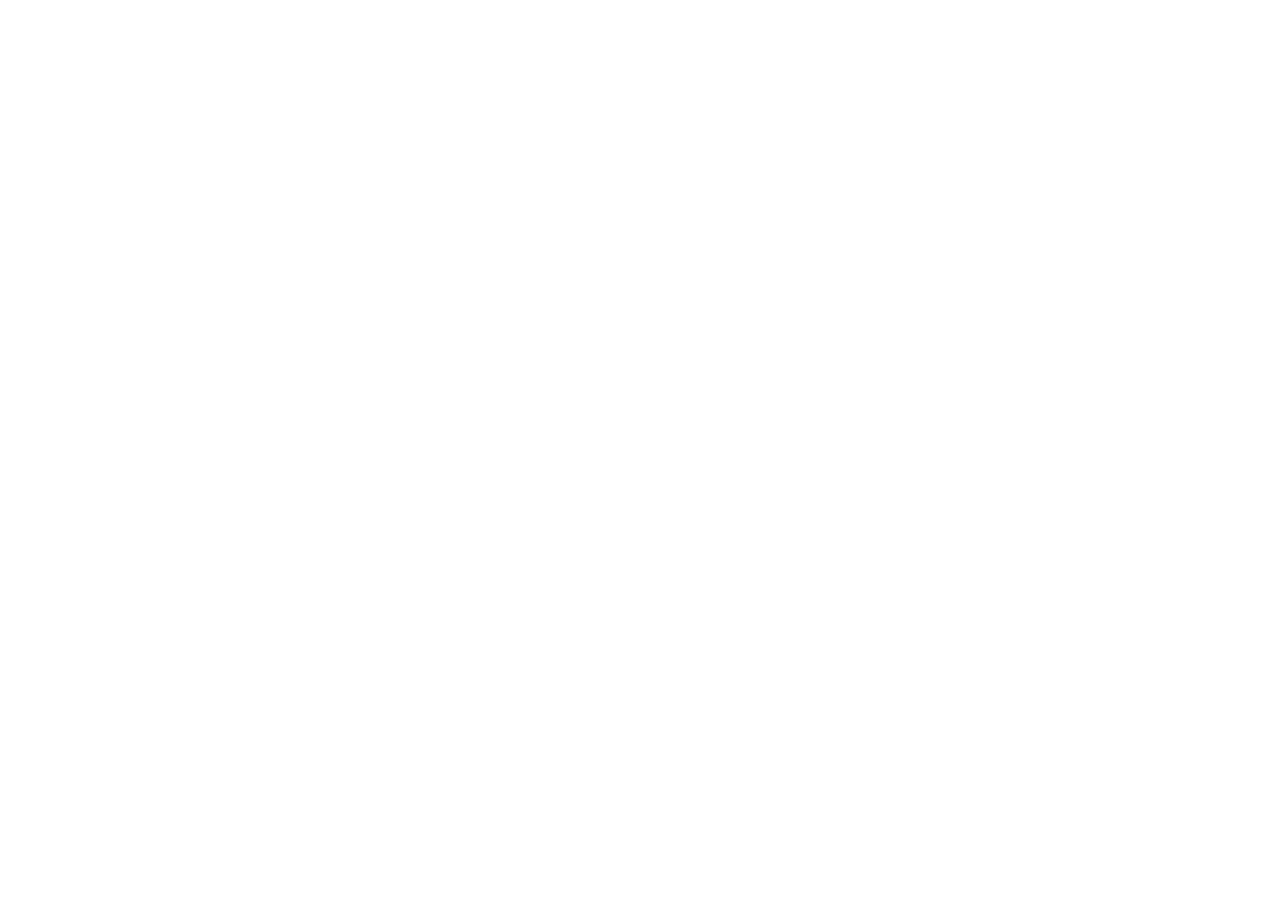
==== index.html @ 192f0caf "inital commit" ====
<!DOCTYPE html>
<html lang="en">
<head>
    <meta charset="UTF-8">
    <meta http-equiv="X-UA-Compatible" content="IE=edge">
    <meta name="viewport" content="width=device-width, initial-scale=1.0">
    <title>Document</title>
</head>
<body>
    
</body>
</html>
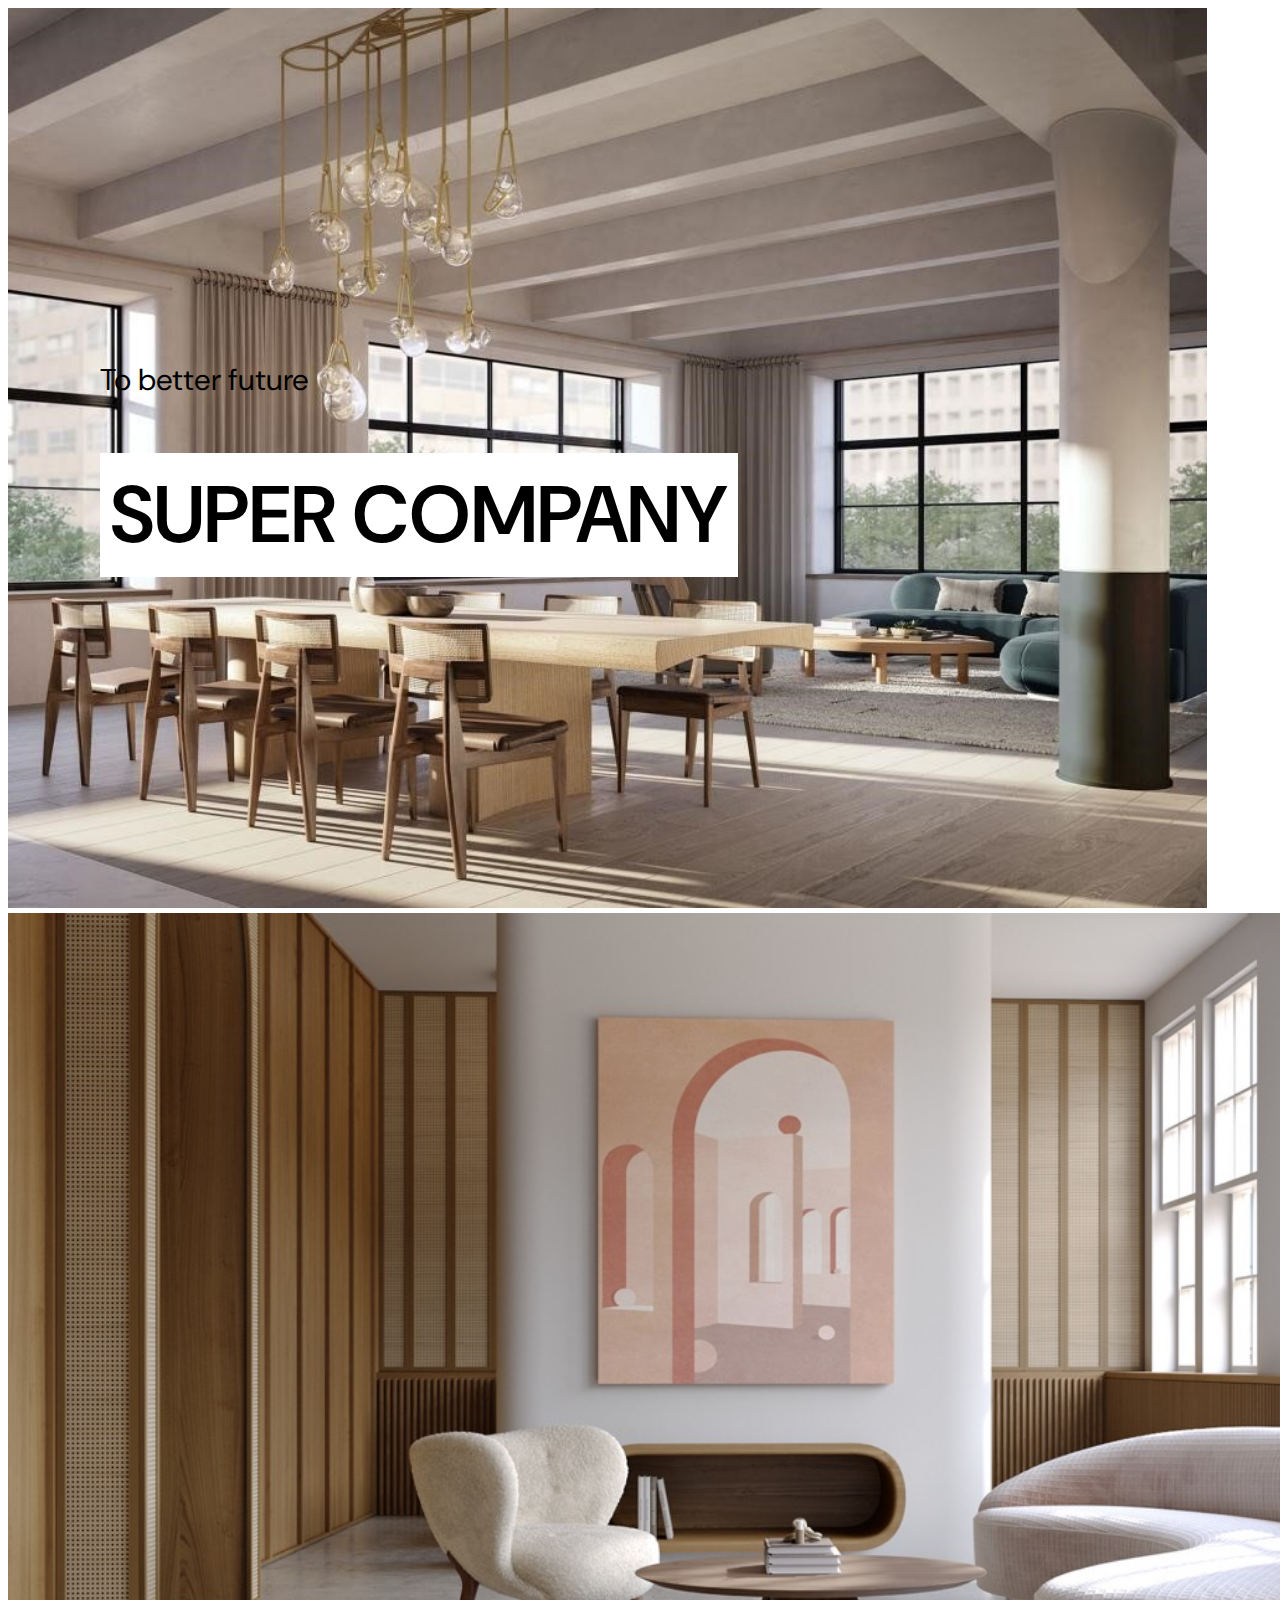
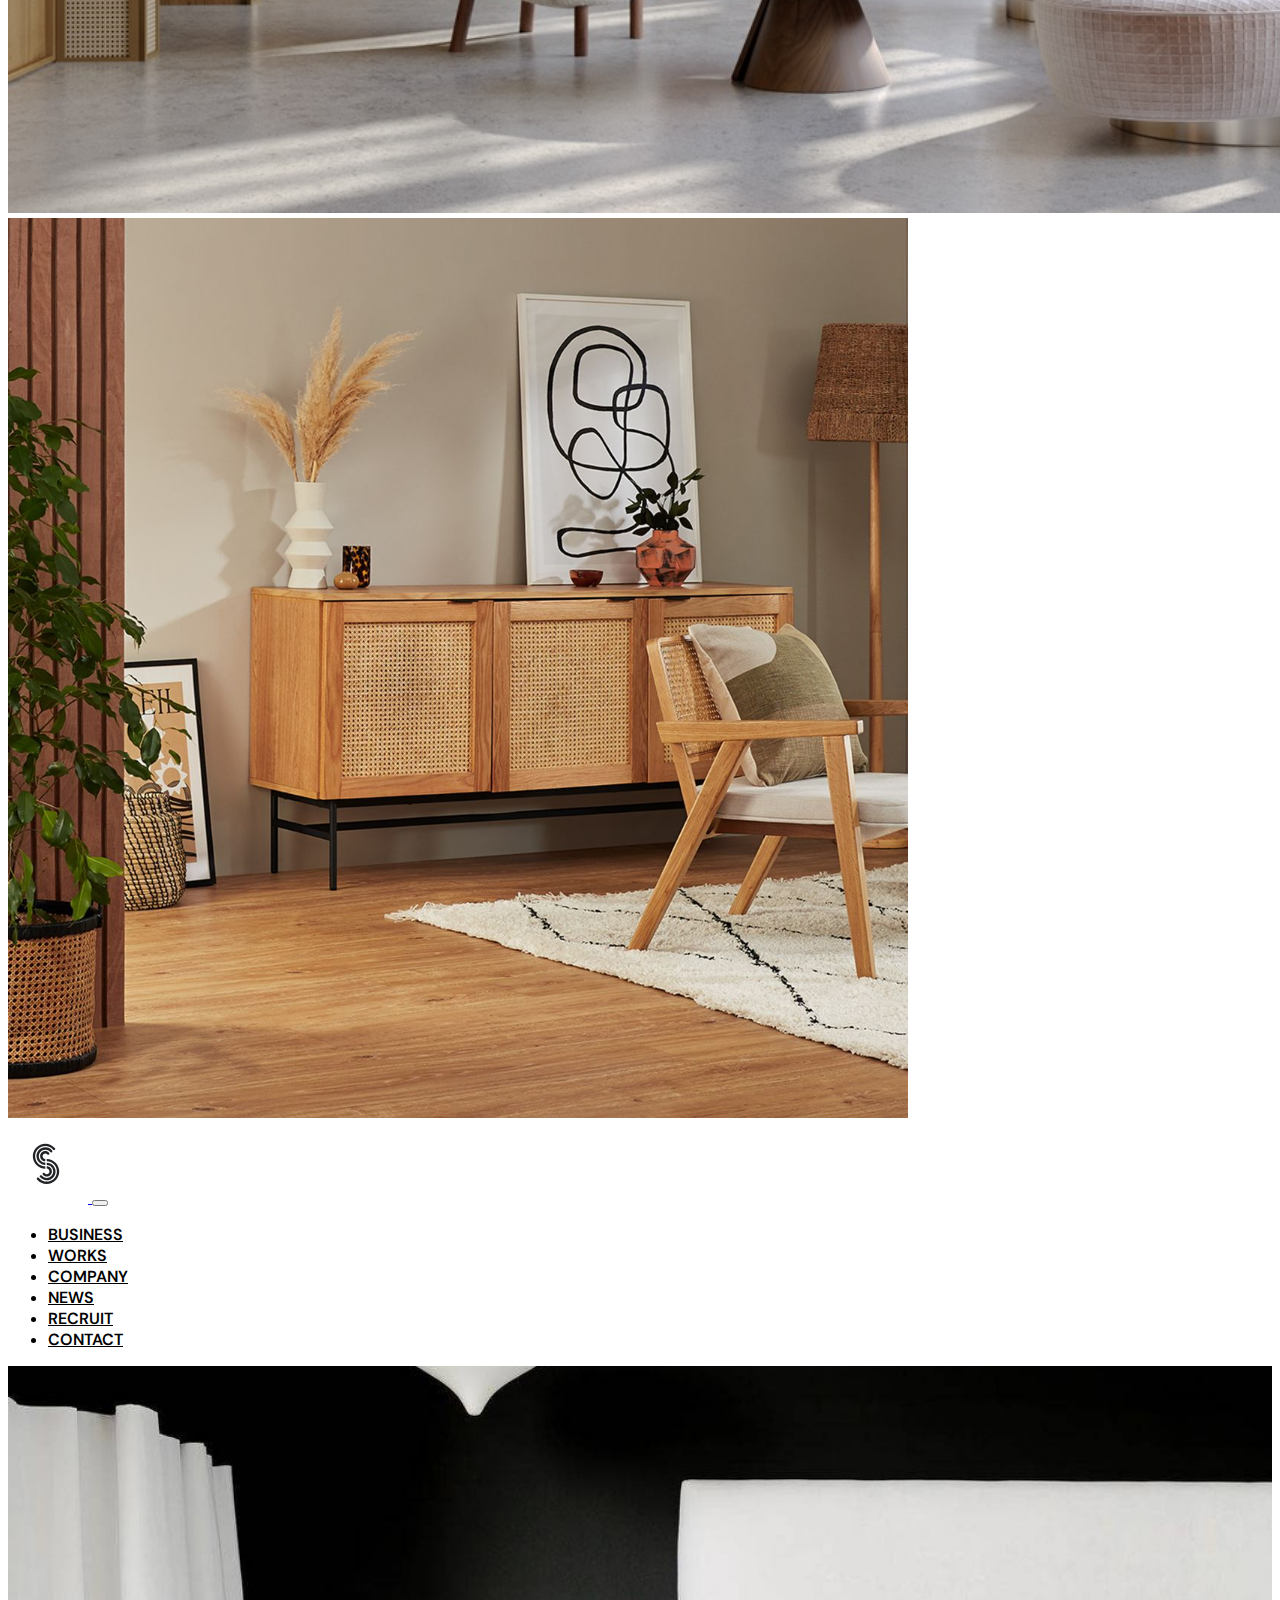
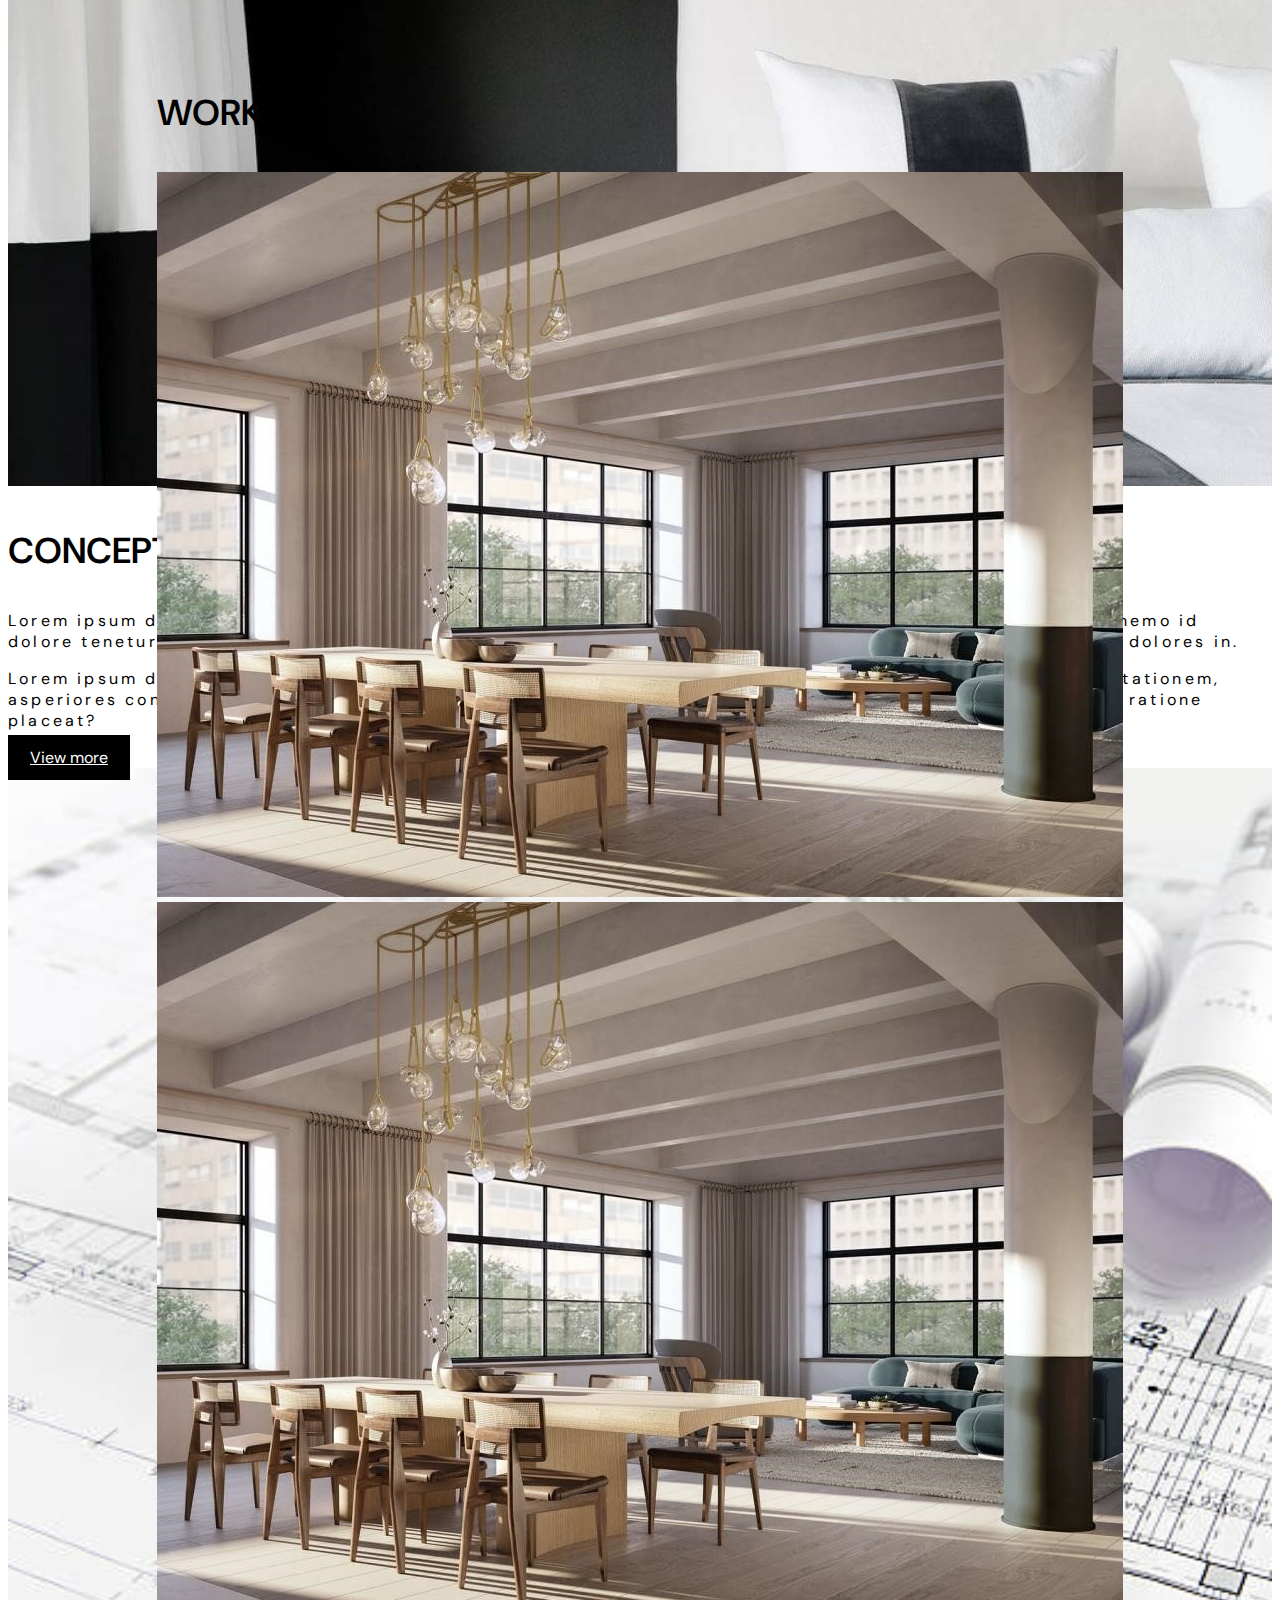
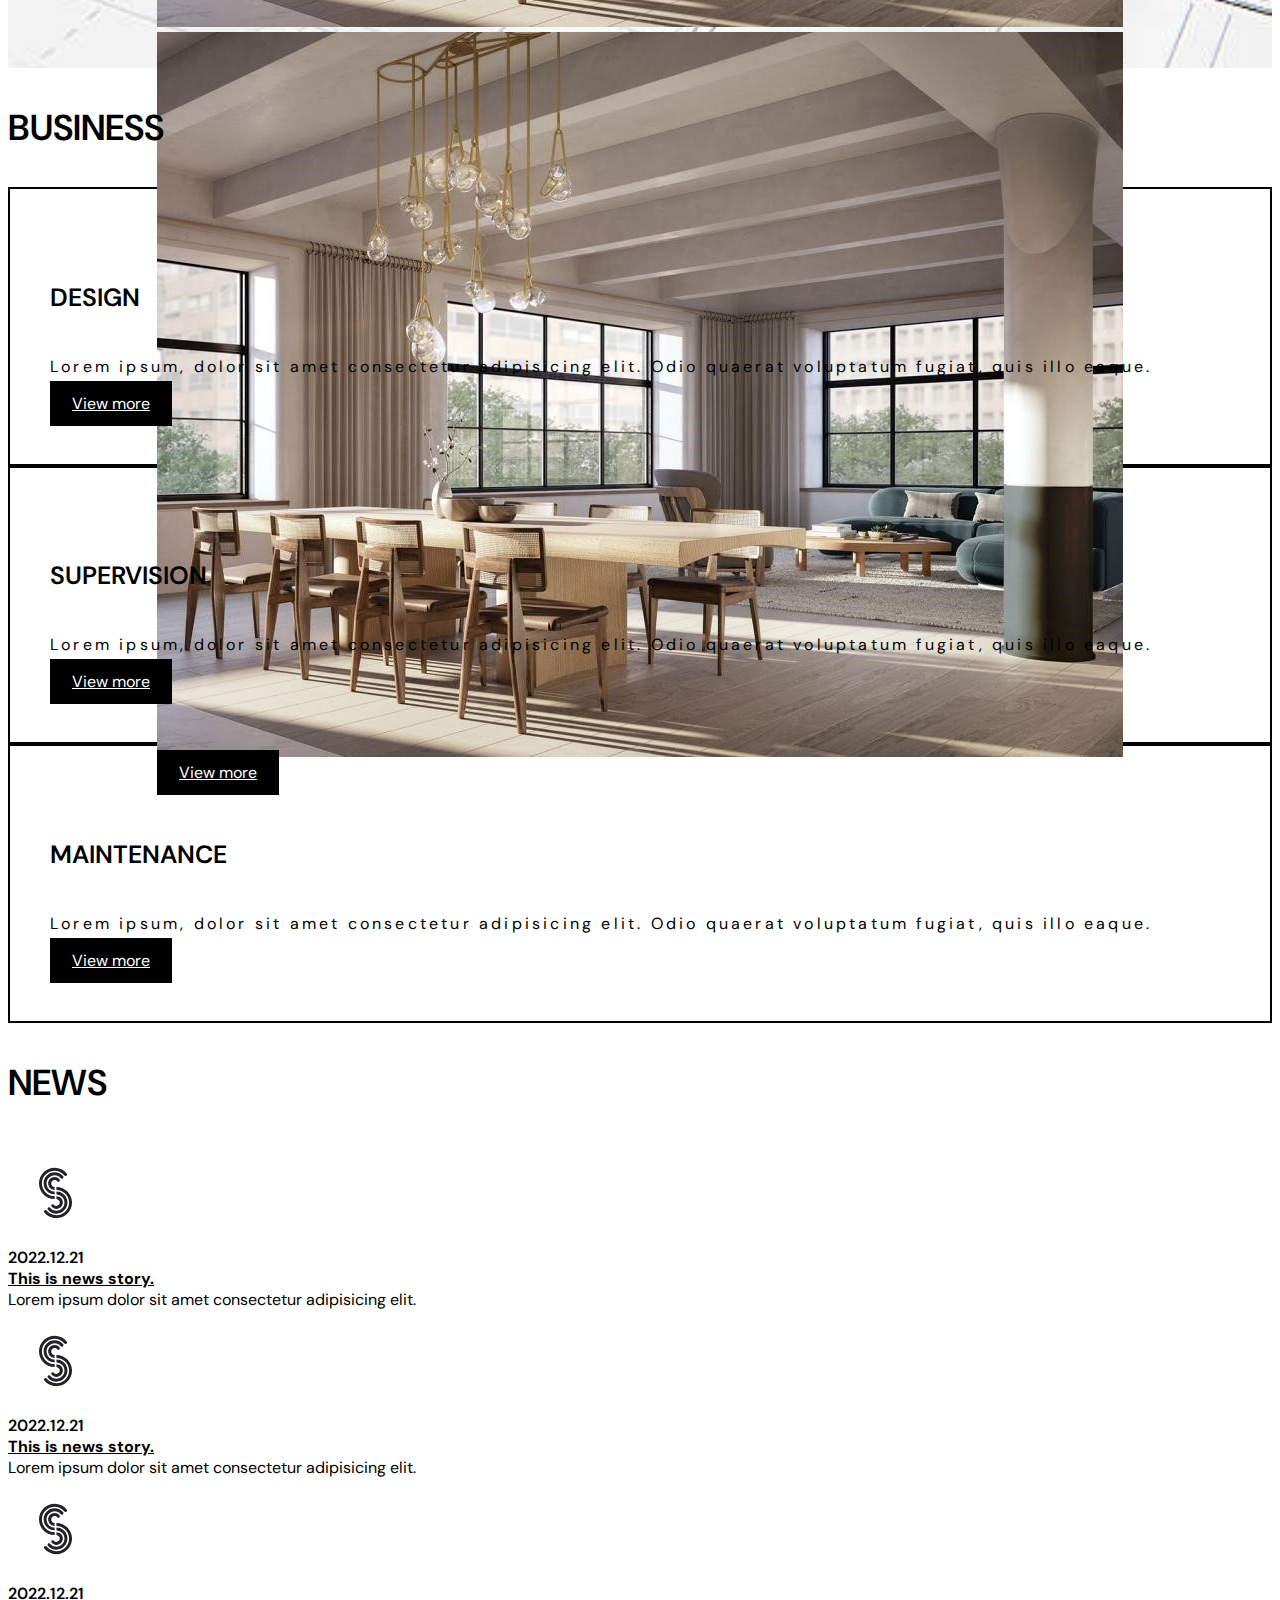
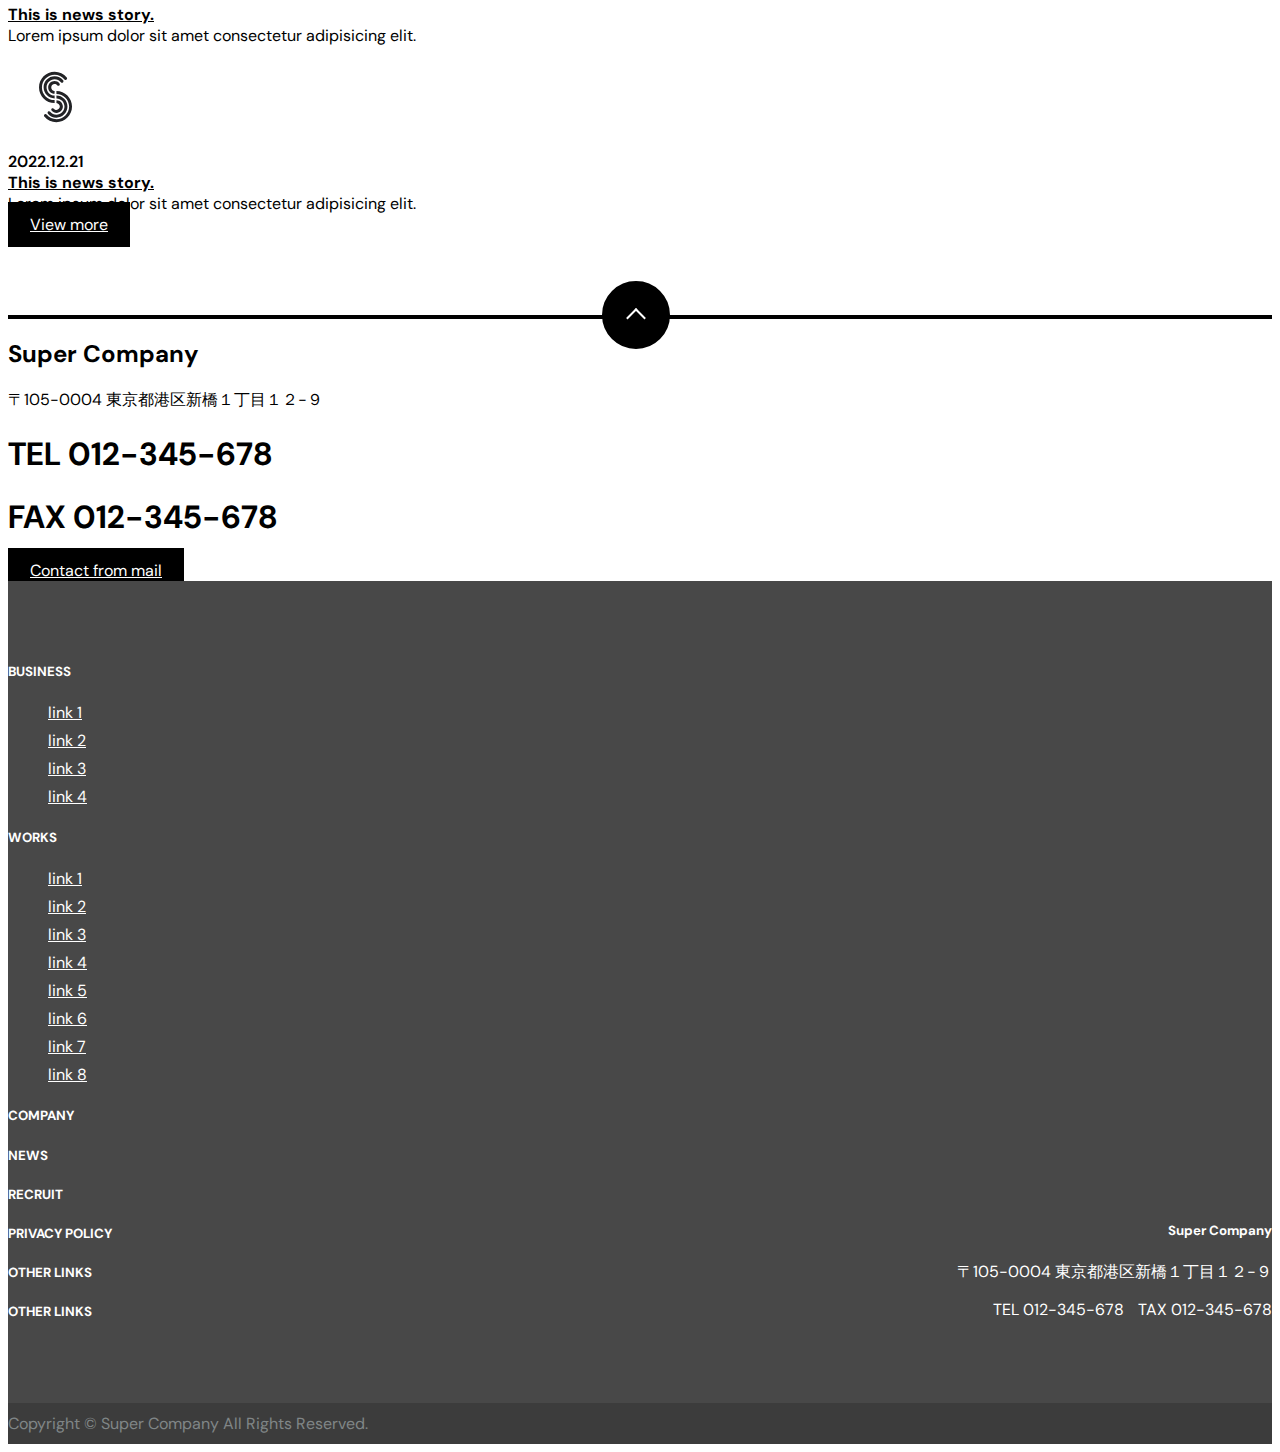
==== commit 7e50bad3: "created top page" ====
--- a/index.html
+++ b/index.html
@@ -1,12 +1,288 @@
 <!DOCTYPE html>
 <html lang="en">
+
 <head>
-    <meta charset="UTF-8">
-    <meta http-equiv="X-UA-Compatible" content="IE=edge">
-    <meta name="viewport" content="width=device-width, initial-scale=1.0">
-    <title>Document</title>
+  <meta charset="UTF-8">
+  <meta http-equiv="X-UA-Compatible" content="IE=edge">
+  <meta name="viewport" content="width=device-width, initial-scale=1.0">
+  <title>Super Company</title>
+
+  <link rel="preconnect" href="https://fonts.googleapis.com"><link rel="preconnect" href="https://fonts.gstatic.com" crossorigin><link href="https://fonts.googleapis.com/css2?family=DM+Sans&display=swap" rel="stylesheet">
+  <link href="https://cdn.jsdelivr.net/npm/bootstrap@5.0.2/dist/css/bootstrap.min.css" rel="stylesheet"
+    integrity="sha384-EVSTQN3/azprG1Anm3QDgpJLIm9Nao0Yz1ztcQTwFspd3yD65VohhpuuCOmLASjC" crossorigin="anonymous">
+  <link rel="stylesheet" href="css/main.css">
+  <link rel="stylesheet" href="css/index.css">
 </head>
+
 <body>
-    
+  <!-- banner section -->
+  <div class="container-modify d-flex justify-content-end">
+    <div class="text-over">
+      <span>To better future</span>
+      <h1>SUPER COMPANY</h1>
+    </div>
+    <div id="carouselExampleInterval" class="carousel slide" data-bs-ride="carousel">
+      <div class="carousel-inner">
+        <div class="carousel-item active" data-bs-interval="5000">
+          <img src="img/bg-1.jpg" class="d-block w-100" alt="Super Company">
+        </div>
+        <div class="carousel-item" data-bs-interval="5000">
+          <img src="img/bg-2.jpg" class="d-block w-100" alt="Super Company">
+        </div>
+        <div class="carousel-item" data-bs-interval="5000">
+          <img src="img/bg-3.jpg" class="d-block w-100" alt="Super Company">
+        </div>
+      </div>
+    </div>
+  </div>
+
+  <!-- nav -->
+  <nav id="navbar" class="navbar navbar-expand-md navbar-light bg-light">
+    <div class="container">
+      <a class="navbar-brand" href="#">
+        <img src="img/logo.svg" alt="Super Company">
+      </a>
+      <button class="navbar-toggler" type="button" data-bs-toggle="collapse" data-bs-target="#navbarTogglerDemo02" aria-controls="navbarTogglerDemo02" aria-expanded="false" aria-label="Toggle navigation">
+        <span class="navbar-toggler-icon"></span>
+      </button>
+      <div class="collapse navbar-collapse justify-content-end" id="navbarTogglerDemo02">
+        <ul class="navbar-nav mb-2 mb-lg-0">
+          <li class="nav-item">
+            <a class="nav-link" href="#">BUSINESS</a>
+          </li>
+          <li class="nav-item">
+            <a class="nav-link" href="#">WORKS</a>
+          </li>
+          <li class="nav-item">
+            <a class="nav-link" href="#">COMPANY</a>
+          </li>
+          <li class="nav-item">
+            <a class="nav-link" href="#">NEWS</a>
+          </li>
+          <li class="nav-item">
+            <a class="nav-link" href="#">RECRUIT</a>
+          </li>
+          <li class="nav-item">
+            <a class="nav-link" href="#">CONTACT</a>
+          </li>
+        </ul>
+      </div>
+    </div>
+  </nav>
+
+  <div class="content my-5">
+    <!-- concept -->
+    <div class="container my-5">
+      <div class="row d-flex align-items-center">
+        <div class="col-md-6">
+          <img src="img/interior-1.jpg" alt="Super Company" class="concept-img">
+        </div>
+        <div class="col-md-6 text-end">
+          <h3>CONCEPT</h3>
+          <p>Lorem ipsum dolor sit amet consectetur adipisicing elit. Odit rerum veritatis explicabo impedit quisquam nemo id dolore tenetur quibusdam placeat rem expedita necessitatibus harum cupiditate error deleniti, voluptates dolores in.</p>
+          <p>Lorem ipsum dolor sit amet consectetur adipisicing elit. Impedit corrupti quos alias saepe veritatis exercitationem, asperiores consequatur. Nam, id? Veritatis, repellendus. Molestiae magnam nulla officia minima eum saepe ratione placeat?</p>
+          <a href="#" class="btn">View more</a>
+        </div>
+      </div>
+    </div>
+
+    <!-- works -->
+    <section class="work-section">
+      <div class="container text-center my-5">
+        <h3>WORKS</h3>
+        <div class="container-fluid my-5">
+          <div class="row">
+            <div class="col-sm-4">
+              <img src="img/bg-1.jpg" alt="Super Company">
+            </div>
+            <div class="col-sm-4">
+              <img src="img/bg-1.jpg" alt="Super Company">
+            </div>
+            <div class="col-sm-4">
+              <img src="img/bg-1.jpg" alt="Super Company">
+            </div>
+          </div>
+        </div>
+        <a href="#" class="btn align-self-center">View more</a>
+      </div>
+    </section>
+
+    <!-- business -->
+    <div class="container my-5 business-section">
+      <div class="row text-center mb-5">
+        <h3>BUSINESS</h3>
+      </div>
+      <div class="row">
+        <div class="col-md-4">
+          <div class="business-card mb-5">
+            <h5 class="text-center mb-5">DESIGN</h5>
+            <p class="mb-5">Lorem ipsum, dolor sit amet consectetur adipisicing elit. Odio quaerat voluptatum fugiat, quis illo eaque.</p>
+            <div class="text-center">
+              <a href="#" class="btn">View more</a>
+            </div>
+          </div>
+        </div>
+        <div class="col-md-4">
+          <div class="business-card mb-5">
+            <h5 class="text-center mb-5">SUPERVISION</h5>
+            <p class="mb-5">Lorem ipsum, dolor sit amet consectetur adipisicing elit. Odio quaerat voluptatum fugiat, quis illo eaque.</p>
+            <div class="text-center">
+              <a href="#" class="btn">View more</a>
+            </div>
+          </div>
+        </div>
+        <div class="col-md-4">
+          <div class="business-card mb-5">
+            <h5 class="text-center mb-5">MAINTENANCE</h5>
+            <p class="mb-5">Lorem ipsum, dolor sit amet consectetur adipisicing elit. Odio quaerat voluptatum fugiat, quis illo eaque.</p>
+            <div class="text-center">
+              <a href="#" class="btn">View more</a>
+            </div>
+          </div>
+        </div>
+      </div>
+    </div>
+
+    <!-- news -->
+    <div class="container my-5 news-section">
+      <div class="row text-center mb-5">
+        <h3>NEWS</h3>
+      </div>
+      <div class="row">
+        <div class="col-md-6">
+          <a class="row news-item mb-3" href="#">
+            <div class="col-3">
+              <img src="img/logo.svg" alt="Super Company">
+            </div>
+            <div class="col-9">
+              <span class="date">2022.12.21</span>
+              <span class="title">This is news story.</span>
+              <span>Lorem ipsum dolor sit amet consectetur adipisicing elit.</span>
+            </div>
+          </a>
+        </div>
+        <div class="col-md-6">
+          <a class="row news-item mb-3" href="#">
+            <div class="col-3">
+              <img src="img/logo.svg" alt="Super Company">
+            </div>
+            <div class="col-9">
+              <span class="date">2022.12.21</span>
+              <span class="title">This is news story.</span>
+              <span>Lorem ipsum dolor sit amet consectetur adipisicing elit.</span>
+            </div>
+          </a>
+        </div>
+      </div>
+      <div class="row">
+        <div class="col-md-6">
+          <a class="row news-item mb-3" href="#">
+            <div class="col-3">
+              <img src="img/logo.svg" alt="Super Company">
+            </div>
+            <div class="col-9">
+              <span class="date">2022.12.21</span>
+              <span class="title">This is news story.</span>
+              <span>Lorem ipsum dolor sit amet consectetur adipisicing elit.</span>
+            </div>
+          </a>
+        </div>
+        <div class="col-md-6">
+          <a class="row news-item mb-3" href="#">
+            <div class="col-3">
+              <img src="img/logo.svg" alt="Super Company">
+            </div>
+            <div class="col-9">
+              <span class="date">2022.12.21</span>
+              <span class="title">This is news story.</span>
+              <span>Lorem ipsum dolor sit amet consectetur adipisicing elit.</span>
+            </div>
+          </a>
+        </div>
+      </div>
+      <div class="my-5 text-center">
+        <a href="#" class="btn">View more</a>
+      </div>
+    </div>
+  </div>
+
+  <footer>
+    <!-- to top -->
+    <div class="to-top my-5">
+      <a href="#"></a>
+    </div>
+
+    <!-- contact -->
+    <div class="container text-center py-5 contact-section">
+      <h2 class="mb-5">Super Company</h2>
+      <p>〒105-0004 東京都港区新橋１丁目１２−９</p>
+      <div class="row mb-5">
+        <div class="col-md-6">
+          <h1>TEL 012-345-678</h1>
+        </div>
+        <div class="col-md-6">
+          <h1>FAX 012-345-678</h1>
+        </div>
+      </div>
+      <a href="#" class="btn">Contact from mail</a>
+    </div>
+
+    <!-- links -->
+    <section class="links-section">
+      <div class="container">
+        <div class="row">
+          <div class="col-lg-3 col-md-6">
+            <h5 class="mb-3"><a href="#">BUSINESS</a></h5>
+            <ul>
+              <li><a href="#">link 1</a></li>
+              <li><a href="#">link 2</a></li>
+              <li><a href="#">link 3</a></li>
+              <li><a href="#">link 4</a></li>
+            </ul>
+          </div>
+          <div class="col-lg-3 col-md-6">
+            <h5 class="mb-3"><a href="#">WORKS</a></h5>
+            <ul>
+              <li><a href="#">link 1</a></li>
+              <li><a href="#">link 2</a></li>
+              <li><a href="#">link 3</a></li>
+              <li><a href="#">link 4</a></li>
+              <li><a href="#">link 5</a></li>
+              <li><a href="#">link 6</a></li>
+              <li><a href="#">link 7</a></li>
+              <li><a href="#">link 8</a></li>
+            </ul>
+          </div>
+          <div class="col-lg-3 col-md-6">
+            <h5 class="mb-3"><a href="#">COMPANY</a></h5>
+            <h5 class="mb-3"><a href="#">NEWS</a></h5>
+            <h5 class="mb-3"><a href="#">RECRUIT</a></h5>
+            <h5 class="mb-3"><a href="#">PRIVACY POLICY</a></h5>
+          </div>
+          <div class="col-lg-3 col-md-6">
+            <h5 class="mb-3"><a href="#">OTHER LINKS</a></h5>
+            <h5 class="mb-3"><a href="#">OTHER LINKS</a></h5>
+          </div>
+        </div>
+        <div class="company-info">
+          <h5>Super Company</h5>
+          <p>〒105-0004 東京都港区新橋１丁目１２−９</p>
+          <span style="margin-right: 10px;">TEL 012-345-678</span>
+          <span>TAX 012-345-678</span>
+        </div>
+      </div>
+    </section>
+
+    <!-- copyright -->
+    <section class="copyright-section text-center">
+      <span>Copyright © Super Company All Rights Reserved.</span>
+    </section>
+  </footer>
+
+  <script src="https://cdn.jsdelivr.net/npm/bootstrap@5.0.2/dist/js/bootstrap.bundle.min.js"
+    integrity="sha384-MrcW6ZMFYlzcLA8Nl+NtUVF0sA7MsXsP1UyJoMp4YLEuNSfAP+JcXn/tWtIaxVXM"
+    crossorigin="anonymous"></script>
+  <script src="js/main.js"></script>
 </body>
+
 </html>--- a/css/main.css
+++ b/css/main.css
@@ -0,0 +1,178 @@
+@import url('https://fonts.googleapis.com/css2?family=DM+Sans&display=swap');
+
+body {
+  font-family: 'DM Sans', sans-serif;
+}
+
+h3 {
+  font-size: 36px;
+  font-weight: 600;
+}
+
+.container-modify {
+  width: 95vw;
+}
+
+.navbar {
+ background-color: #FFF!important;
+}
+
+.navbar-brand img {
+  width: 80px;
+}
+
+.nav-item a {
+  color: #000!important;
+  font-weight: 600!important;
+  transition: all 0.5s ease-out;
+}
+
+.nav-item a:hover {
+  color: #BDBDBD!important;
+}
+
+.sticky {
+  position: fixed;
+  top: 0;
+  width: 100%;
+  z-index: 9999;
+}
+
+.sticky + .content {
+  padding-top: 60px;
+}
+
+.btn {
+  background-color: #000;
+  color: #FFF;
+  border-radius: 0;
+  padding: 10px 20px;
+  border: 2px solid #000;
+}
+
+.btn:hover {
+  background-color: #FFF;
+  color: #000;
+}
+
+footer {
+  margin-top: 5rem;
+}
+
+footer .container {
+  position: relative;
+}
+
+.to-top {
+  position: relative;
+  border-top: 4px solid #000;
+}
+
+.to-top a {
+  display: -webkit-box;
+  display: -ms-flexbox;
+  display: flex;
+  -webkit-box-align: center;
+  -ms-flex-align: center;
+  align-items: center;
+  position: absolute;
+  overflow: hidden;
+  bottom: -30px;
+  right: 50%;
+  z-index: 1;
+  margin-right: -30px;
+  width: 60px;
+  height: 60px;
+  border: 4px solid #000;
+  border-radius: 50%;
+  background: #000;
+  -webkit-transition: all .2s linear;
+  -o-transition: all .2s linear;
+  transition: all .2s linear;
+  text-align: center;
+}
+
+.to-top a::after {
+  content: "";
+  display: inline-block;
+  position: absolute;
+  left: 50%;
+  top: 50%;
+  margin: 3px 0 0 -7px;
+  width: 12px;
+  height: 12px;
+  border-left: 2px solid #fff;
+  border-top: 2px solid #fff;
+  -webkit-transform: translate(0, -50%) rotate(45deg);
+  -ms-transform: translate(0, -50%) rotate(45deg);
+  transform: translate(0, -50%) rotate(45deg);
+}
+
+.to-top a:hover {
+  background-color: #FFF;
+}
+
+.to-top a:hover::after {
+  border-color: #000;
+}
+
+.contact-section {
+  width: 55vw;
+}
+
+.links-section {
+  background-color: #484848;
+  padding: 60px 0;
+  position: relative;
+}
+
+.links-section h5 a {
+  color: #FFF;
+  text-decoration: none;
+}
+
+.links-section h5 a:hover {
+  color: #BDBDBD;
+}
+
+.links-section ul {
+  list-style: none;
+}
+
+.links-section li {
+  margin-bottom: 7px;
+}
+
+.links-section li a {
+  color: #FFF;
+}
+
+.links-section li a:hover {
+  text-decoration: none;
+}
+
+.copyright-section {
+  background-color: #3C3C3C;
+  color: #808687;
+  padding: 10px 0;
+}
+
+.company-info {
+  color: #FFF;
+  position: absolute;
+  bottom: 0;
+  right: 0;
+  text-align: right;
+}
+
+@media screen and (max-width: 726px) {
+  .contact-section {
+    width: 100%;
+  }  
+
+  .company-info {
+    margin-top: 30px;
+    position: static;
+    text-align: left;
+  }
+}--- a/css/index.css
+++ b/css/index.css
@@ -0,0 +1,123 @@
+.carousel {
+  width: 70vw;
+}
+
+.carousel-item img {
+  height: 100vh;
+  object-fit: cover;
+}
+
+.text-over {
+  position: absolute;
+  top: 40%;
+  left: 100px;
+  z-index: 1;
+}
+
+.text-over span {
+  font-size: 30px;
+}
+
+.text-over h1 {
+  font-size: 80px;
+  font-weight: 600;
+  background-color: #FFF;
+  padding: 10px;
+}
+
+.concept-img {
+  width: 100%;
+  height: 80vh;
+  object-fit: cover;
+}
+
+.content p {
+  letter-spacing: .2rem;
+}
+
+.work-section {
+  height: 100vh;
+  width: 100%;
+  display: flex;
+  align-items: center;
+  justify-content: center;
+  background-image: url("../img/drawing.jpeg");
+  background-size: cover;
+}
+
+.work-section img {
+  width: 100%;
+}
+
+.business-section h5 {
+  font-size: 25px;
+  font-weight: 600;
+}
+
+.business-card  {
+  border: 2px solid #000;
+  padding: 50px 40px;
+}
+
+.news-item {
+  text-decoration: none;
+  color: #000;
+}
+
+.news-item img{
+  width: 100px;
+  height: 100px;
+  object-fit: cover;
+}
+
+.news-item span {
+  display: block
+}
+
+.news-item .date {
+  font-weight: 600;
+}
+
+.news-item .title {
+  text-decoration: underline;
+  font-weight: bold;
+}
+
+.news-item:hover {
+  color: #000;
+}
+
+.news-item:hover .title {
+  text-decoration: none;
+}
+
+@media screen and (max-width: 726px) {
+  .container-modify {
+    width: 100%;
+  }
+
+  .carousel {
+    width: 100%;
+  }
+  
+  .text-over {
+    position: absolute;
+    margin-left: auto;
+    margin-right: auto;
+    left: 0;
+    right: 0;
+    z-index: 1;
+  }
+
+  .text-over span {
+    font-size: 20px;
+  }
+  
+  .text-over h1 {
+    font-size: 50px;
+  }
+
+  .work-section {
+    height: 100%;
+  }
+}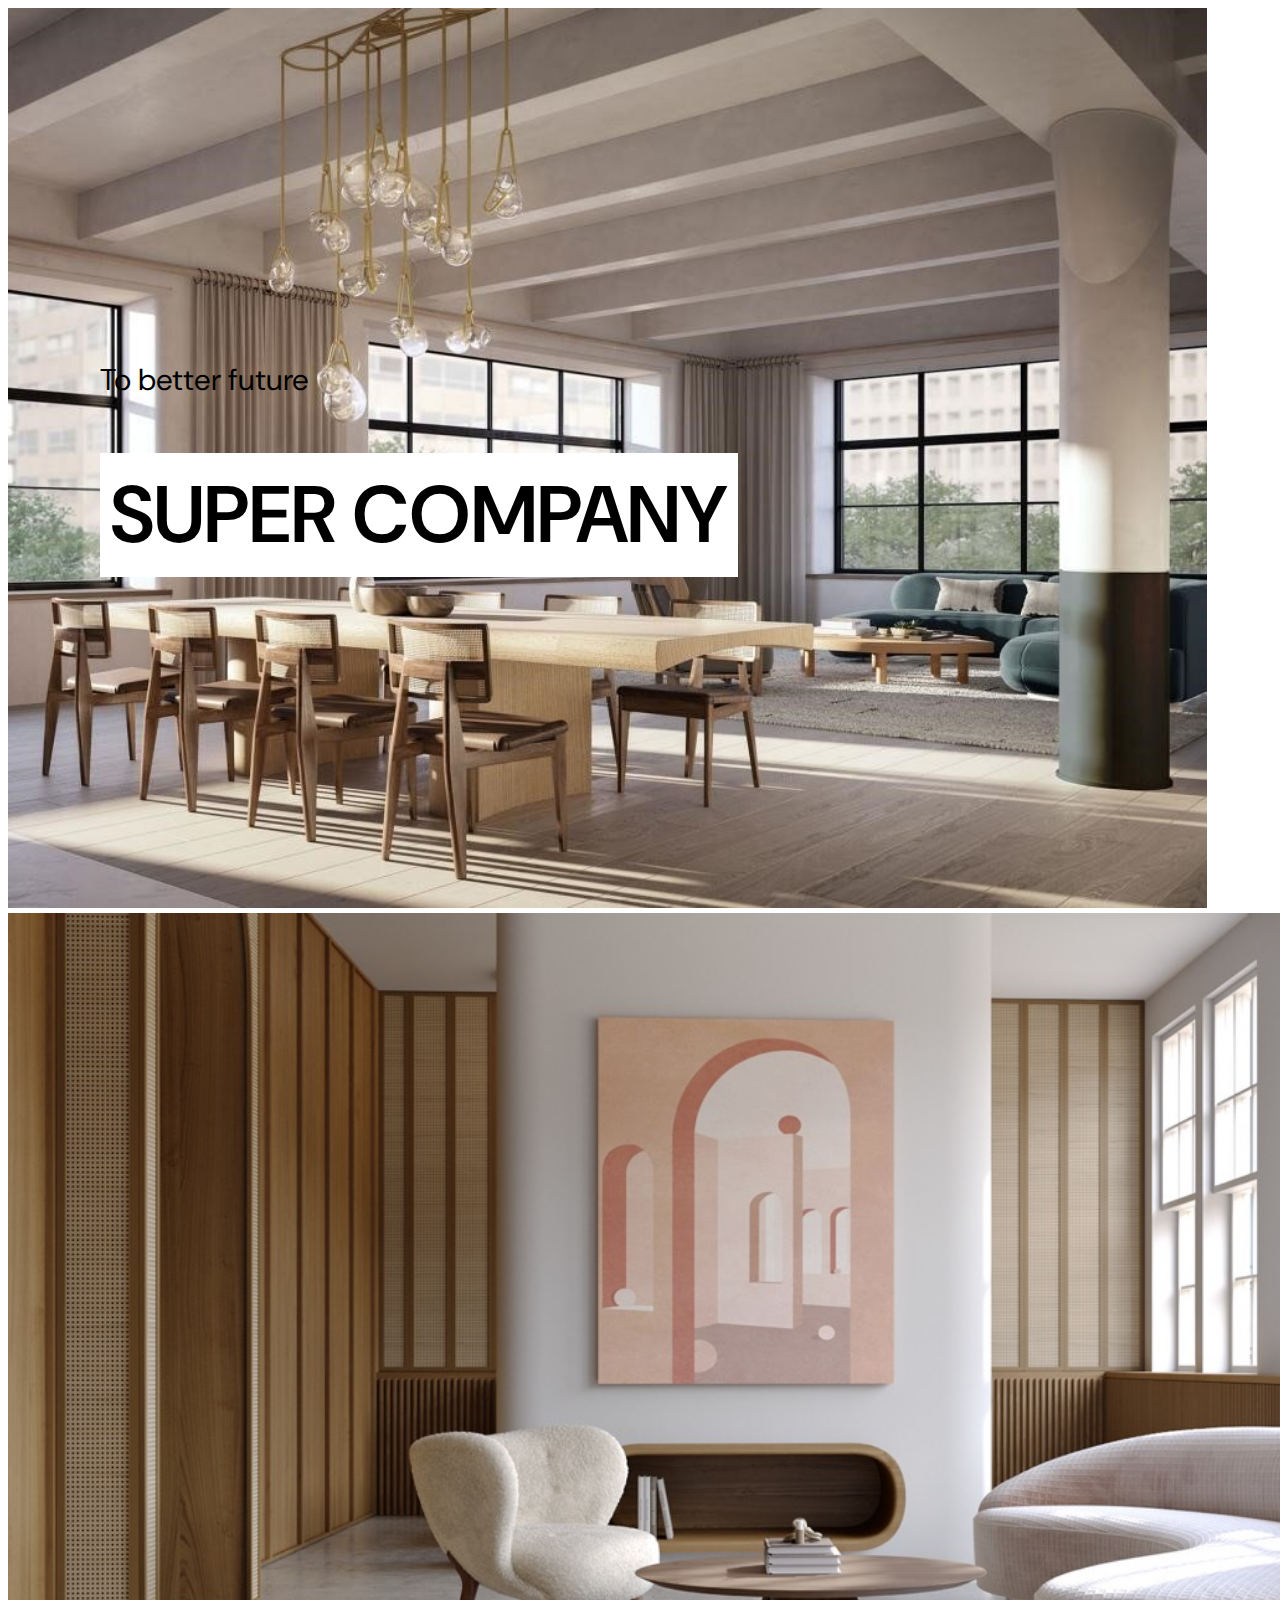
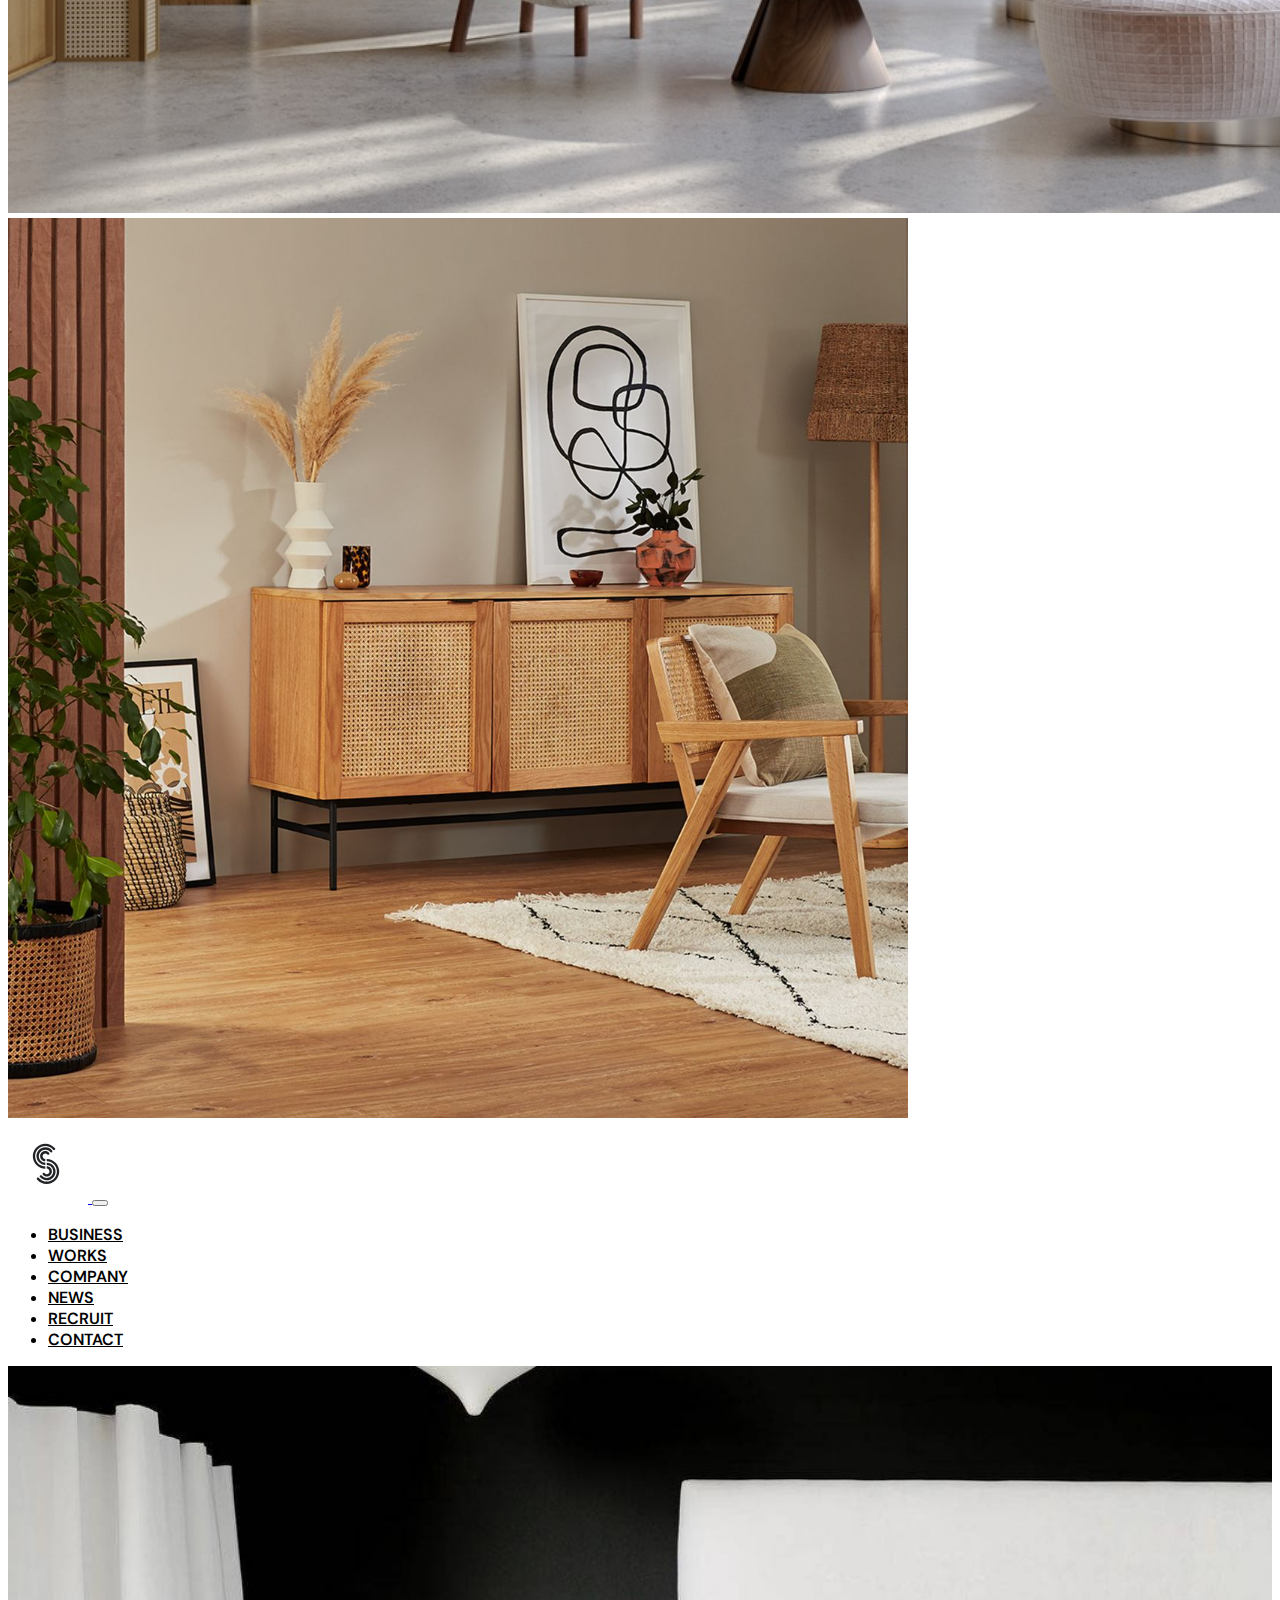
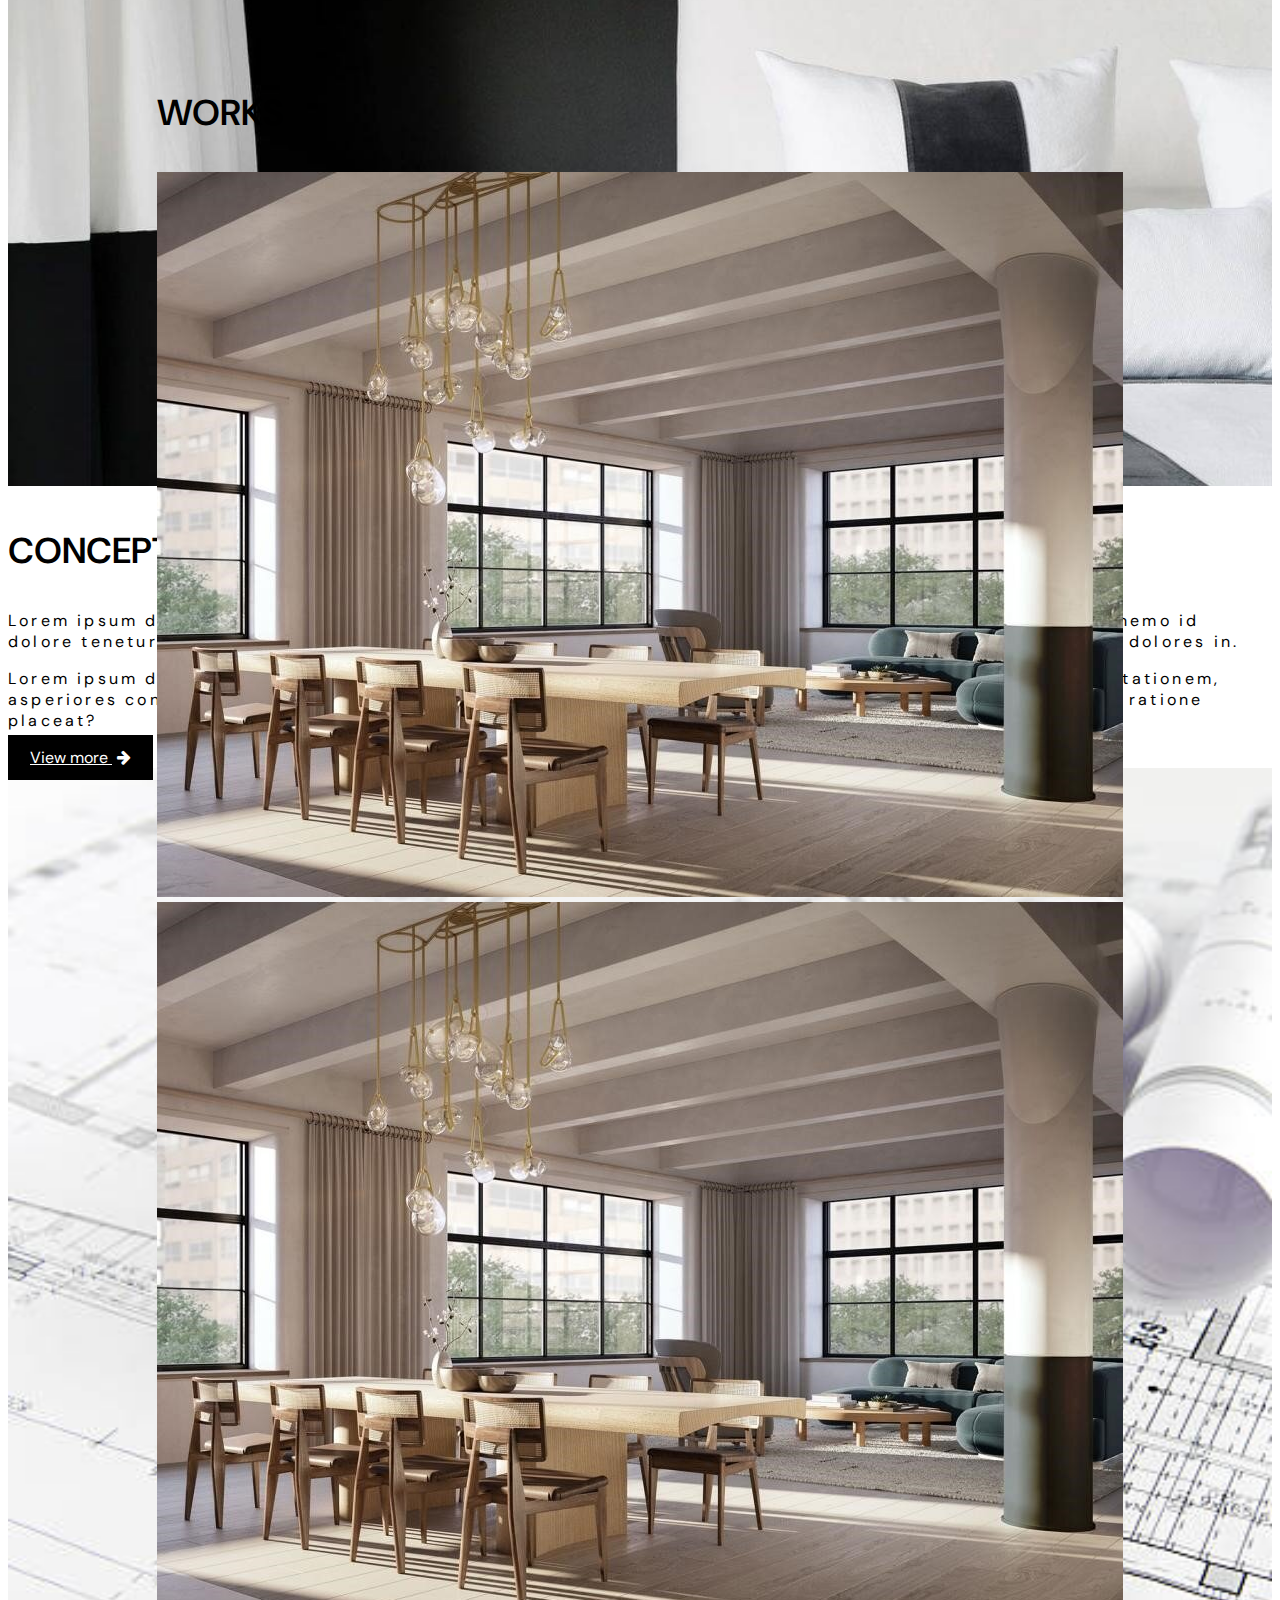
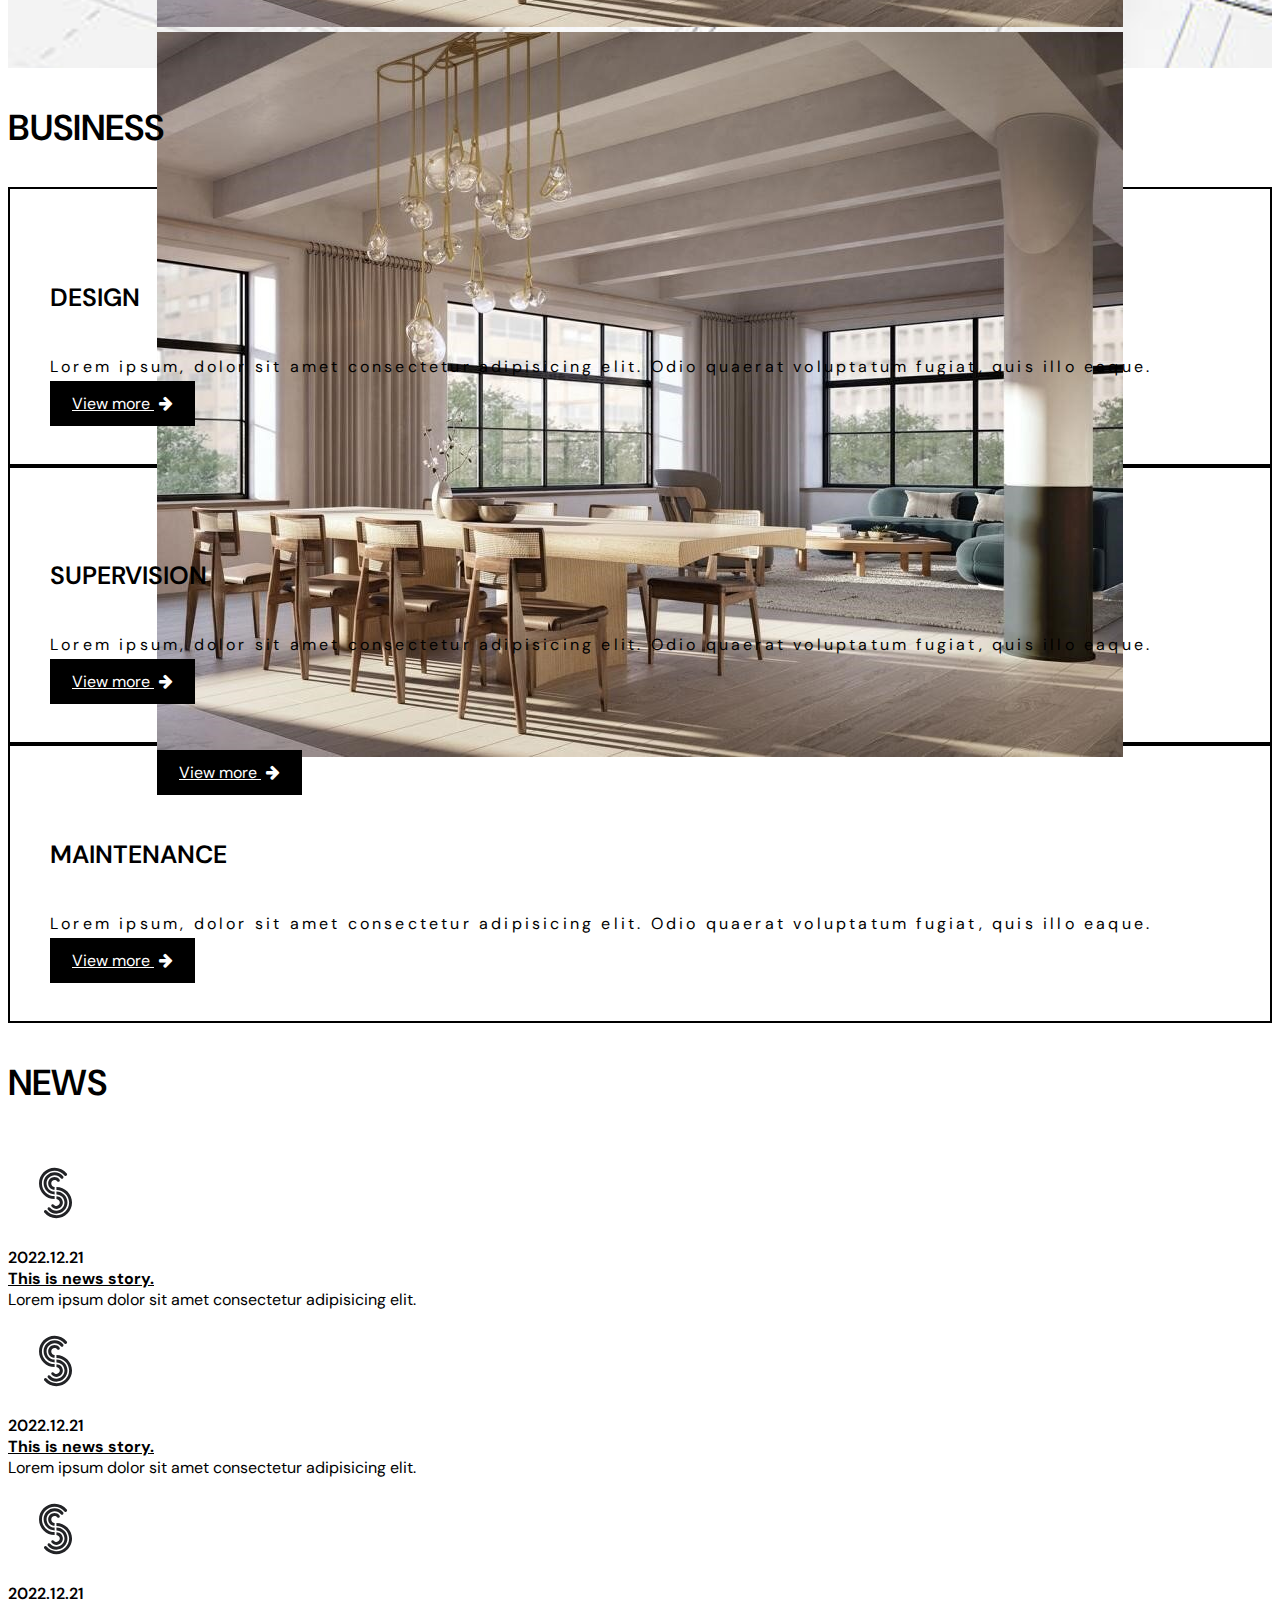
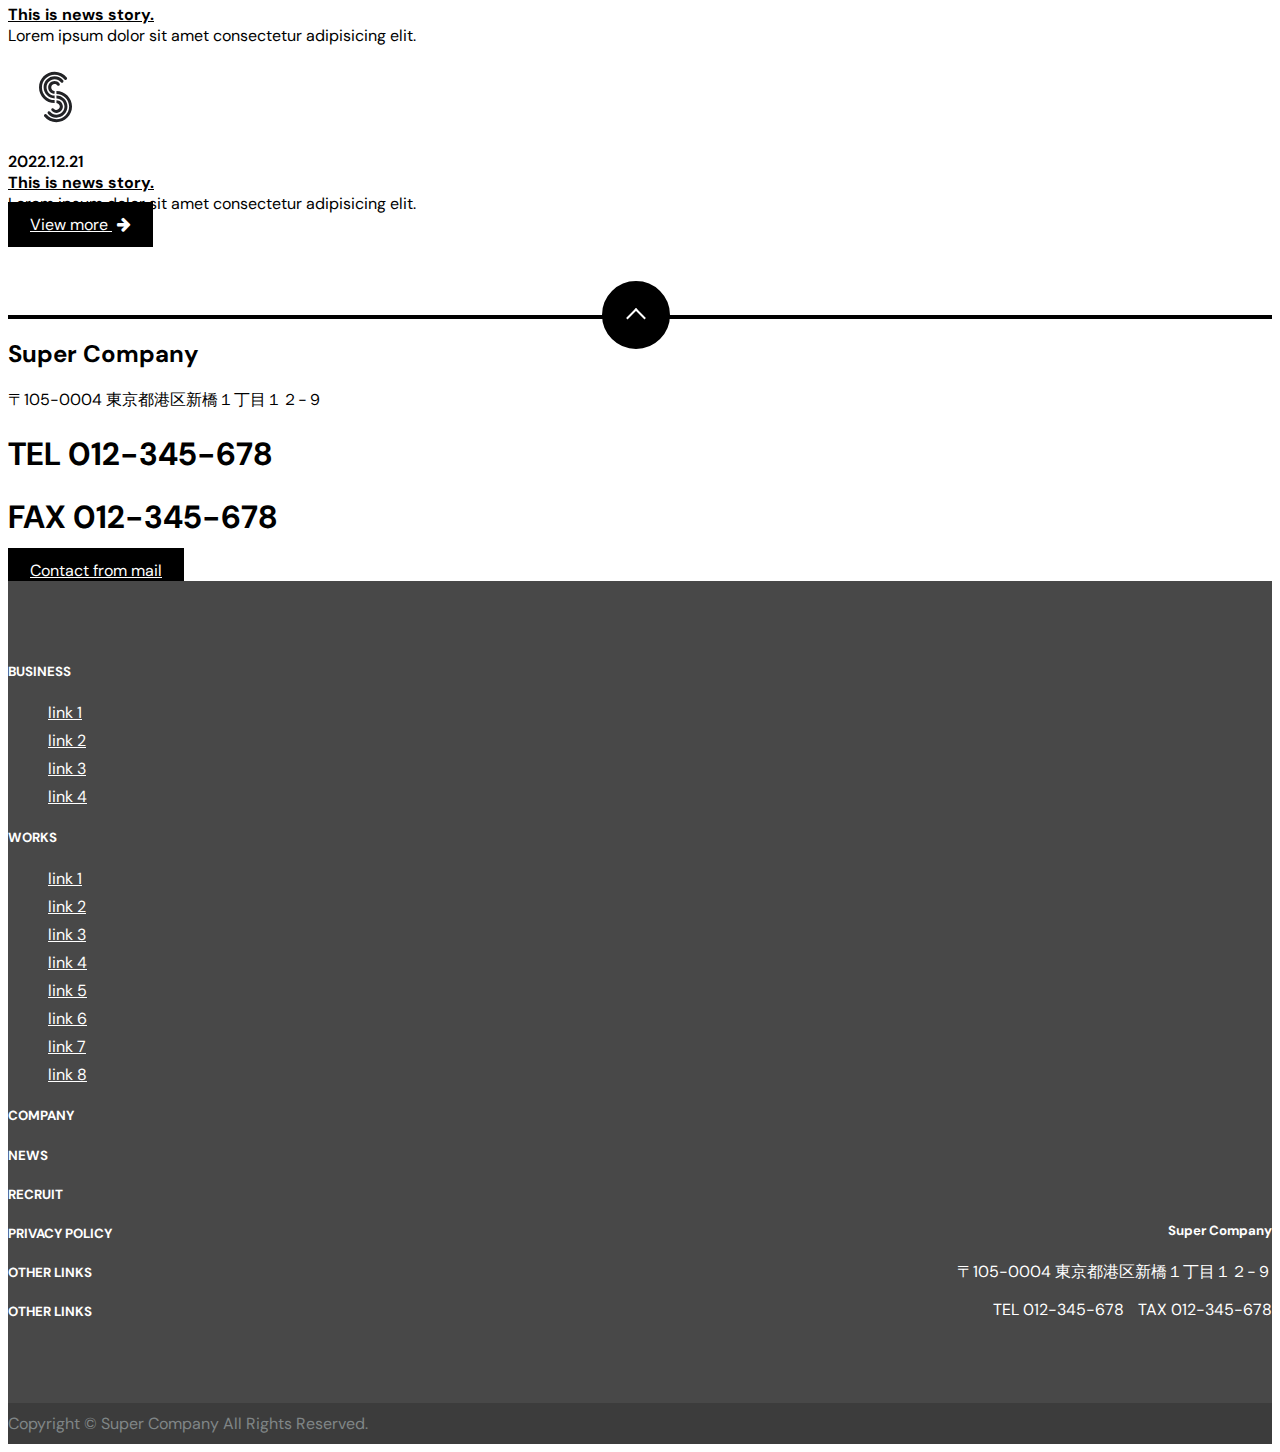
==== commit b4676d67: "added icon in buttons" ====
--- a/index.html
+++ b/index.html
@@ -10,6 +10,7 @@
   <link rel="preconnect" href="https://fonts.googleapis.com"><link rel="preconnect" href="https://fonts.gstatic.com" crossorigin><link href="https://fonts.googleapis.com/css2?family=DM+Sans&display=swap" rel="stylesheet">
   <link href="https://cdn.jsdelivr.net/npm/bootstrap@5.0.2/dist/css/bootstrap.min.css" rel="stylesheet"
     integrity="sha384-EVSTQN3/azprG1Anm3QDgpJLIm9Nao0Yz1ztcQTwFspd3yD65VohhpuuCOmLASjC" crossorigin="anonymous">
+  <link rel="stylesheet" href="https://cdnjs.cloudflare.com/ajax/libs/font-awesome/4.7.0/css/font-awesome.min.css">
   <link rel="stylesheet" href="css/main.css">
   <link rel="stylesheet" href="css/index.css">
 </head>
@@ -81,7 +82,7 @@
           <h3>CONCEPT</h3>
           <p>Lorem ipsum dolor sit amet consectetur adipisicing elit. Odit rerum veritatis explicabo impedit quisquam nemo id dolore tenetur quibusdam placeat rem expedita necessitatibus harum cupiditate error deleniti, voluptates dolores in.</p>
           <p>Lorem ipsum dolor sit amet consectetur adipisicing elit. Impedit corrupti quos alias saepe veritatis exercitationem, asperiores consequatur. Nam, id? Veritatis, repellendus. Molestiae magnam nulla officia minima eum saepe ratione placeat?</p>
-          <a href="#" class="btn">View more</a>
+          <a href="#" class="btn">View more  <i class="fa fa-arrow-right" aria-hidden="true"></i></a>
         </div>
       </div>
     </div>
@@ -103,7 +104,7 @@
             </div>
           </div>
         </div>
-        <a href="#" class="btn align-self-center">View more</a>
+        <a href="#" class="btn align-self-center">View more <i class="fa fa-arrow-right" aria-hidden="true"></i></a>
       </div>
     </section>
 
@@ -118,7 +119,7 @@
             <h5 class="text-center mb-5">DESIGN</h5>
             <p class="mb-5">Lorem ipsum, dolor sit amet consectetur adipisicing elit. Odio quaerat voluptatum fugiat, quis illo eaque.</p>
             <div class="text-center">
-              <a href="#" class="btn">View more</a>
+              <a href="#" class="btn">View more <i class="fa fa-arrow-right" aria-hidden="true"></i></a>
             </div>
           </div>
         </div>
@@ -127,7 +128,7 @@
             <h5 class="text-center mb-5">SUPERVISION</h5>
             <p class="mb-5">Lorem ipsum, dolor sit amet consectetur adipisicing elit. Odio quaerat voluptatum fugiat, quis illo eaque.</p>
             <div class="text-center">
-              <a href="#" class="btn">View more</a>
+              <a href="#" class="btn">View more <i class="fa fa-arrow-right" aria-hidden="true"></i></a>
             </div>
           </div>
         </div>
@@ -136,7 +137,7 @@
             <h5 class="text-center mb-5">MAINTENANCE</h5>
             <p class="mb-5">Lorem ipsum, dolor sit amet consectetur adipisicing elit. Odio quaerat voluptatum fugiat, quis illo eaque.</p>
             <div class="text-center">
-              <a href="#" class="btn">View more</a>
+              <a href="#" class="btn">View more <i class="fa fa-arrow-right" aria-hidden="true"></i></a>
             </div>
           </div>
         </div>
@@ -201,7 +202,7 @@
         </div>
       </div>
       <div class="my-5 text-center">
-        <a href="#" class="btn">View more</a>
+        <a href="#" class="btn">View more <i class="fa fa-arrow-right" aria-hidden="true"></i></a>
       </div>
     </div>
   </div>
--- a/css/main.css
+++ b/css/main.css
@@ -53,6 +53,10 @@
 .btn:hover {
   background-color: #FFF;
   color: #000;
+}
+
+.btn i {
+  margin-left: 5px;
 }
 
 footer {
